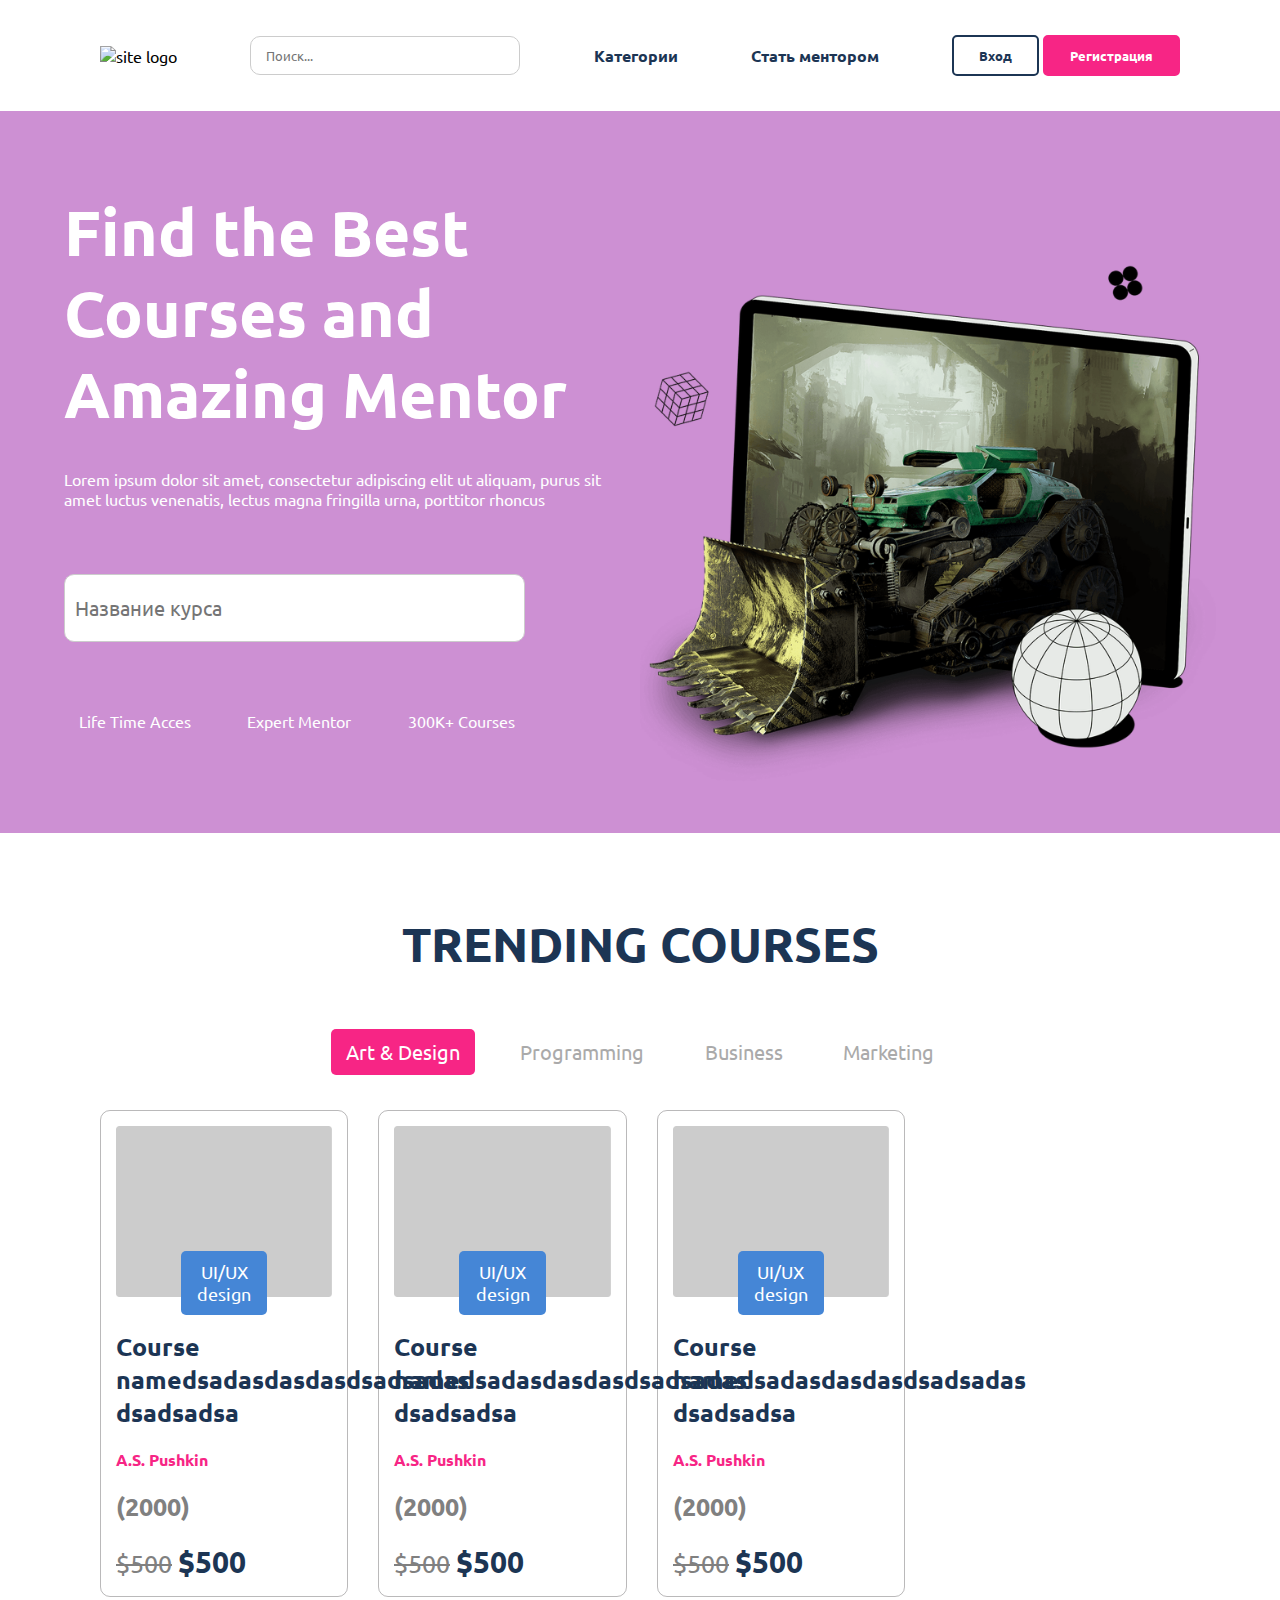
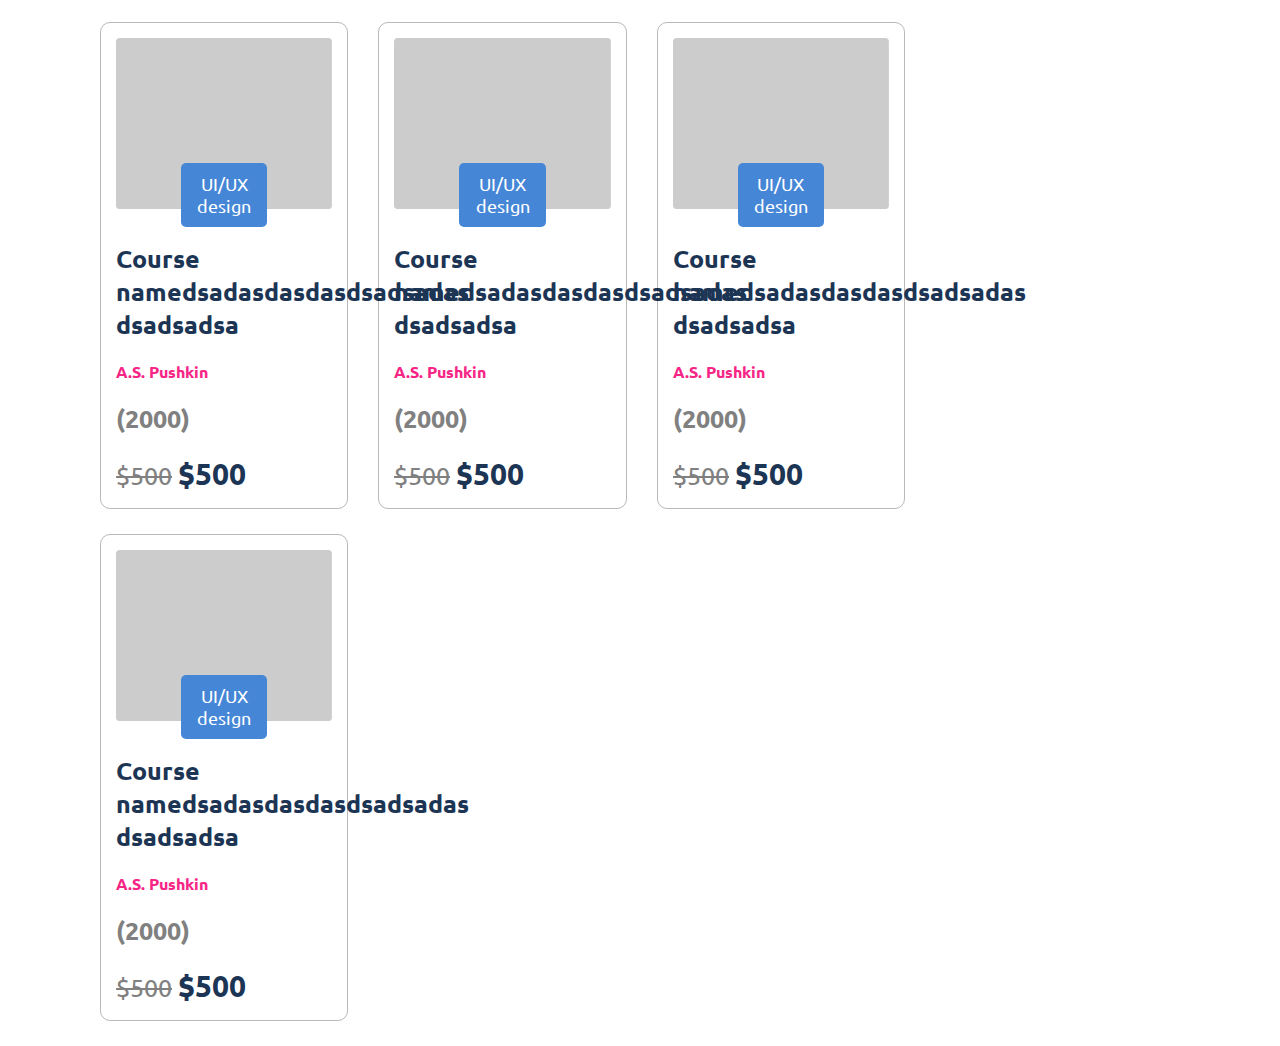
==== index.html @ 828f5fc2 "feature/trend-courses" ====
<!doctype html>
<html lang="en">
<head>
  <meta charset="UTF-8">
  <meta name="viewport"
        content="width=device-width, user-scalable=no, initial-scale=1.0, maximum-scale=1.0, minimum-scale=1.0">
  <meta http-equiv="X-UA-Compatible" content="ie=edge">
  <link rel="stylesheet" href="css/base.css">
  <link rel="stylesheet" href="css/home.css">
  <link rel="stylesheet" href="https://cdnjs.cloudflare.com/ajax/libs/font-awesome/6.4.0/css/all.min.css" integrity="sha512-iecdLmaskl7CVkqkXNQ/ZH/XLlvWZOJyj7Yy7tcenmpD1ypASozpmT/E0iPtmFIB46ZmdtAc9eNBvH0H/ZpiBw==" crossorigin="anonymous" referrerpolicy="no-referrer" />
  <link rel="preconnect" href="https://fonts.googleapis.com">
  <link rel="preconnect" href="https://fonts.gstatic.com" crossorigin>
  <link href="https://fonts.googleapis.com/css2?family=Ubuntu:wght@400;500;700&display=swap" rel="stylesheet">
  <title>Главная страница</title>
</head>
<body>
<header>
  <div>
    <img src="img/Logo.svg" alt="site logo">
  </div>
  <div class="search-block">
    <input class="search" type="search" placeholder="Поиск...">
    <i class="fa fa-magnifying-glass"></i>
  </div>
  <p>Категории</p>
  <p>Стать ментором</p>
  <div class="auth">
    <button class="login">Вход</button>
    <button class="signup">Регистрация</button>
  </div>
</header>
<div class="banner">
  <div class="banner-content">
    <h1 class="banner-header-text">Find the Best Courses and Amazing Mentor</h1>
    <p>Lorem ipsum dolor sit amet, consectetur adipiscing elit ut aliquam, purus sit amet luctus venenatis,
      lectus magna fringilla urna, porttitor rhoncus
    </p>
    <div class="search-block">
      <input class="search" type="search" placeholder="Название курса">
      <i class="fa fa-magnifying-glass"></i>
    </div>
    <div class="banner-icons">
      <div>
        <i class="fa-solid fa-clock"></i>
        <span> Life Time Acces</span>
      </div>
      <div>
        <i class="fa-solid fa-user-check"></i>
        <span>Expert Mentor</span>
      </div>
      <div>
        <i class="fa-solid fa-circle-play"></i>
        <span>300K+ Courses</span>
      </div>
    </div>
  </div>
  <div class="banner-preview">
    <img src="img/banner-preview.webp" alt="banner-img">
  </div>
</div>
<main class="main">
  <section class="trends">
    <h2>Trending courses</h2>
    <div class="course-categories">
      <p class="button category-btn-active">Art & Design</p>
      <p class="button">Programming</p>
      <p class="button">Business</p>
      <p class="button">Marketing</p>
    </div>
    <div class="courses">
      <div class="course-card">
        <div class="card-preview">
          <img src="img/default_photo_bg.png" alt="">
          <p class="button">UI/UX design</p>
        </div>
        <div class="card-title">
          <p class="course-name">Course namedsadasdasdasdsadsadas dsadsadsa</p>
          <p class="course-author">A.S. Pushkin</p>
          <div class="stars">
            <i class="fa-solid fa-star"></i>
            <i class="fa-solid fa-star"></i>
            <i class="fa-solid fa-star"></i>
            <i class="fa-solid fa-star"></i>
            <i class="fa-solid fa-star"></i>
            <span>(2000)</span>
          </div>
          <span class="price-inactive">$500</span>
          <span class="course-price">$500</span>
        </div>
      </div>
      <div class="course-card">
        <div class="card-preview">
          <img src="img/default_photo_bg.png" alt="">
          <p class="button">UI/UX design</p>
        </div>
        <div class="card-title">
          <p class="course-name">Course namedsadasdasdasdsadsadas dsadsadsa</p>
          <p class="course-author">A.S. Pushkin</p>
          <div class="stars">
            <i class="fa-solid fa-star"></i>
            <i class="fa-solid fa-star"></i>
            <i class="fa-solid fa-star"></i>
            <i class="fa-solid fa-star"></i>
            <i class="fa-solid fa-star"></i>
            <span>(2000)</span>
          </div>
          <span class="price-inactive">$500</span>
          <span class="course-price">$500</span>
        </div>
      </div>
      <div class="course-card">
        <div class="card-preview">
          <img src="img/default_photo_bg.png" alt="">
          <p class="button">UI/UX design</p>
        </div>
        <div class="card-title">
          <p class="course-name">Course namedsadasdasdasdsadsadas dsadsadsa</p>
          <p class="course-author">A.S. Pushkin</p>
          <div class="stars">
            <i class="fa-solid fa-star"></i>
            <i class="fa-solid fa-star"></i>
            <i class="fa-solid fa-star"></i>
            <i class="fa-solid fa-star"></i>
            <i class="fa-solid fa-star"></i>
            <span>(2000)</span>
          </div>
          <span class="price-inactive">$500</span>
          <span class="course-price">$500</span>
        </div>
      </div>
      <div class="course-card">
        <div class="card-preview">
          <img src="img/default_photo_bg.png" alt="">
          <p class="button">UI/UX design</p>
        </div>
        <div class="card-title">
          <p class="course-name">Course namedsadasdasdasdsadsadas dsadsadsa</p>
          <p class="course-author">A.S. Pushkin</p>
          <div class="stars">
            <i class="fa-solid fa-star"></i>
            <i class="fa-solid fa-star"></i>
            <i class="fa-solid fa-star"></i>
            <i class="fa-solid fa-star"></i>
            <i class="fa-solid fa-star"></i>
            <span>(2000)</span>
          </div>
          <span class="price-inactive">$500</span>
          <span class="course-price">$500</span>
        </div>
      </div>
      <div class="course-card">
        <div class="card-preview">
          <img src="img/default_photo_bg.png" alt="">
          <p class="button">UI/UX design</p>
        </div>
        <div class="card-title">
          <p class="course-name">Course namedsadasdasdasdsadsadas dsadsadsa</p>
          <p class="course-author">A.S. Pushkin</p>
          <div class="stars">
            <i class="fa-solid fa-star"></i>
            <i class="fa-solid fa-star"></i>
            <i class="fa-solid fa-star"></i>
            <i class="fa-solid fa-star"></i>
            <i class="fa-solid fa-star"></i>
            <span>(2000)</span>
          </div>
          <span class="price-inactive">$500</span>
          <span class="course-price">$500</span>
        </div>
      </div>
      <div class="course-card">
        <div class="card-preview">
          <img src="img/default_photo_bg.png" alt="">
          <p class="button">UI/UX design</p>
        </div>
        <div class="card-title">
          <p class="course-name">Course namedsadasdasdasdsadsadas dsadsadsa</p>
          <p class="course-author">A.S. Pushkin</p>
          <div class="stars">
            <i class="fa-solid fa-star"></i>
            <i class="fa-solid fa-star"></i>
            <i class="fa-solid fa-star"></i>
            <i class="fa-solid fa-star"></i>
            <i class="fa-solid fa-star"></i>
            <span>(2000)</span>
          </div>
          <span class="price-inactive">$500</span>
          <span class="course-price">$500</span>
        </div>
      </div>
      <div class="course-card">
        <div class="card-preview">
          <img src="img/default_photo_bg.png" alt="">
          <p class="button">UI/UX design</p>
        </div>
        <div class="card-title">
          <p class="course-name">Course namedsadasdasdasdsadsadas dsadsadsa</p>
          <p class="course-author">A.S. Pushkin</p>
          <div class="stars">
            <i class="fa-solid fa-star"></i>
            <i class="fa-solid fa-star"></i>
            <i class="fa-solid fa-star"></i>
            <i class="fa-solid fa-star"></i>
            <i class="fa-solid fa-star"></i>
            <span>(2000)</span>
          </div>
          <span class="price-inactive">$500</span>
          <span class="course-price">$500</span>
        </div>
      </div>
    </div>
  </section>
</main>
</body>
</html>
---- css/base.css ----
* {
    margin: 0;
    padding: 0;
    font-family: 'Ubuntu', sans-serif;
    text-decoration: none;
    list-style: none;
    box-sizing: border-box;
    text-rendering: optimizeSpeed;
    scroll-behavior: smooth;
    outline: none;
}

input[type="search"] {
    padding: 10px 15px;
}

button,
.button {
    border: none;
    padding: 10px 15px;
    border-radius: 5px;
}
---- css/home.css ----
/*body {*/
/*    padding: 0 40px;*/
/*}*/

header {
    padding: 35px 100px;
    display: flex;
    align-items: center;
    justify-content: space-between;
}


header p {
    color: #1C3554;
    font-weight: bold;
}


.search-block {
    width: 25%;
    position: relative;
}


.search-block i {
    position: absolute;
    top: 10px;
    right: 20px;
}


input.search {
    width: 100%;
    border: 1px solid #CCCCCC;
    border-radius: 10px;
}

.login,
.signup {
    padding: 10px 25px;
    border-radius: 5px;
    font-weight: bold;
}

.login {
    border: 2px solid #1C3554;
    background-color: white;
    color: #1C3554;
}

.login:hover {
    background-color: #1C3554;
    color: white;
}

.signup {
    border: 2px solid #F72585;
    background-color: #F72585;
    color: white;
}

.signup:hover {
    background-color: white;
    color: #F72585;
}

.banner {
    background-color: #cd90d3;
    padding: 80px 64px 0 64px;
    display: flex;
    align-items: center;
    justify-content: space-between;
    margin-bottom: 80px;
}

.banner-content {
    display: flex;
    flex-direction: column;
    width: 50%;
}

.banner-content h1,
.banner-content p,
.banner-icons span {
    color: white;
}

.banner-content p {
    margin-bottom: 65px;
}

.banner-header-text {
    font-size: 64px;
    margin-bottom: 35px;
}

.banner-content .search-block {
    width: 80%;
    margin-bottom: 55px;
}

.banner-content .search-block input {
    padding: 20px 10px;
}

.banner-content .search-block i {
    top: 20px;
}

.banner-content .search-block input,
.banner-content .search-block i {
    font-size: 20px;
}

.banner-icons {
    display: flex;
    flex-direction: row;
    align-items: center;
    padding: 10px;
    justify-content: space-between;
    width: 80%;
    margin-bottom: 90px;
}

.banner-icons i {
    color: white;
    font-size: 20px;
    margin-right: 5px;
}

.banner-preview {
    width: 50%;
    text-align: center;
}

.banner-preview img {
    max-width: 100%;
    max-height: 700px;
}

.main {
    padding: 0 100px;
}

main section h2 {
    text-transform: uppercase;
    text-align: center;
    font-size: 48px;
    font-weight: bold;
    color: #1C3554;
    margin-bottom: 55px;
}

.course-categories {
    display: flex;
    align-items: center;
    justify-content: space-around;
    width: 60%;
    margin: 0 auto 35px;
}

.course-categories p {
    color: #AAAAAA;
    font-size: 20px;
}

.category-btn-active {
    background-color: #F72585;
    color: white !important;
}

.courses {
    display: flex;
    flex-direction: row;
    align-items: center;
    flex-wrap: wrap;
}

.course-card {
    width: 23%;
    padding: 15px;
    border-radius: 10px;
    border: 1px solid #1F1E204F;
    margin-bottom: 25px;
    margin-right: 30px;
}

.card-preview {
    margin-bottom: 30px;
    position: relative;
}

.course-card .card-preview img {
    width: 100%;
}

.course-card .card-preview .button {
    text-align: center;
    font-size: 18px;
    background-color: #4586D6;
    width: 40%;
    position: absolute;
    bottom: -15px;
    left: 30%;
    color: white;
}

.card-title {
    font-size: 25px;
    color: #1C3554;
    font-weight: bold;
}

.card-title p,
.stars {
    margin-bottom: 20px;
}

.card-title p:not(:first-child) {
    font-size: 16px;
}

.course-author {
    color: #F72585;
}

.stars i {
    color: #FAA307;
}

.stars span,
.price-inactive {
    color: #808080;
}

.course-price {
    font-size: 30px !important;
}

.price-inactive {
    position: relative;
    font-weight: normal;
}

.price-inactive:before {
    content: "";
    border-bottom: 2px solid #808080;
    position: absolute;
    top: 0;
    left: 0;
    width: 100%;
    height: 50%;
}
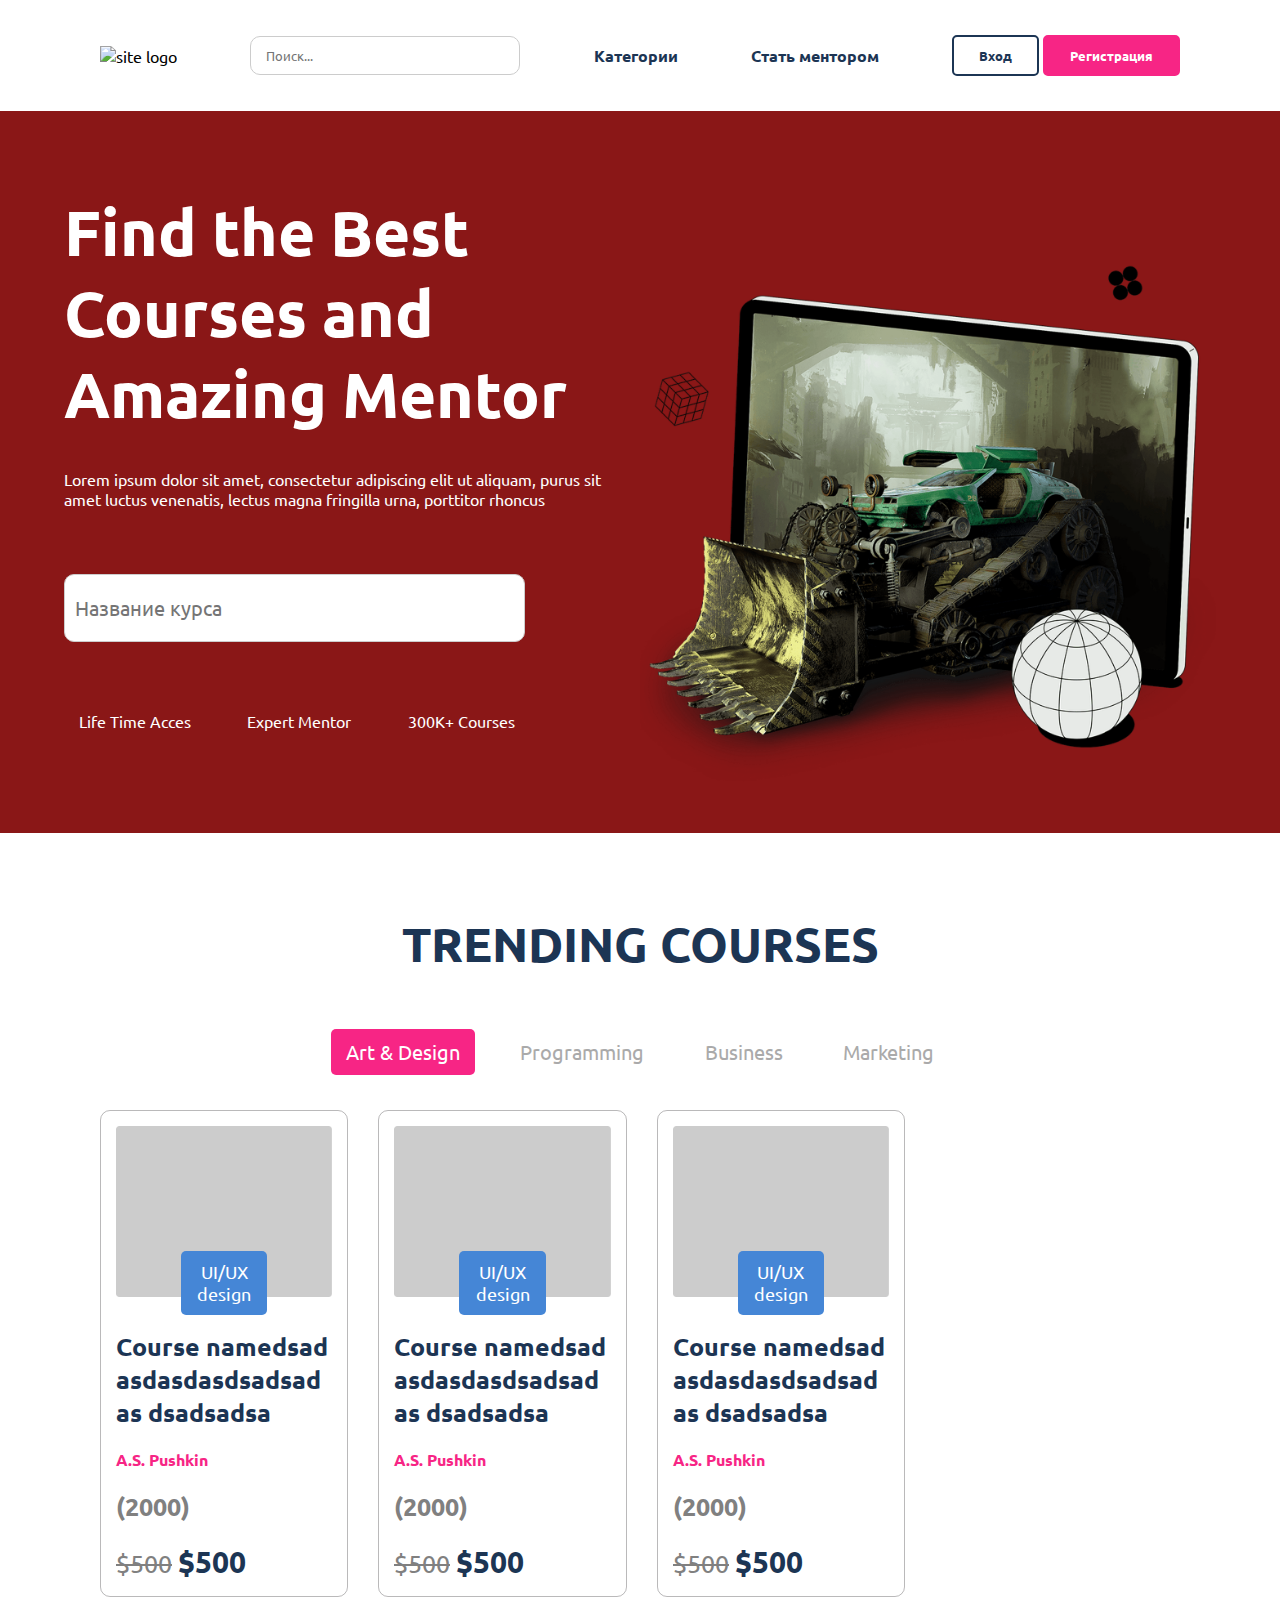
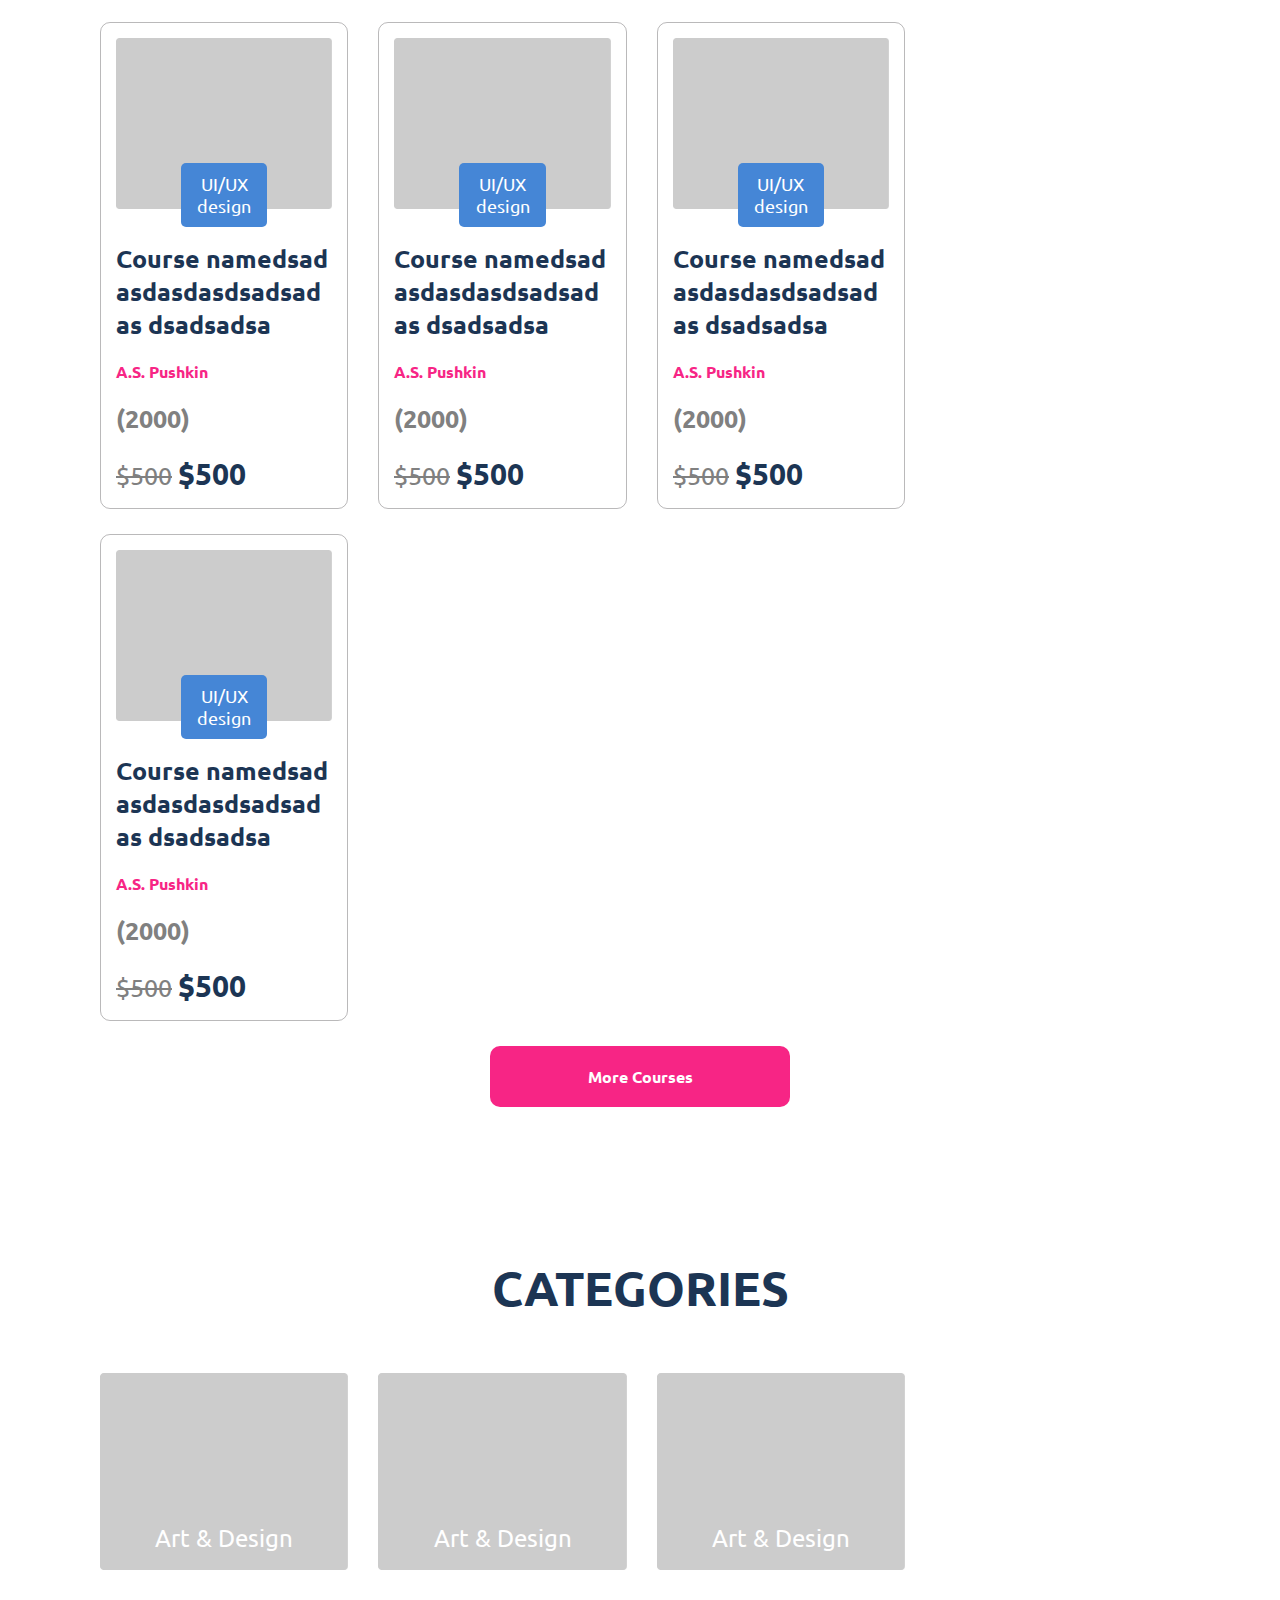
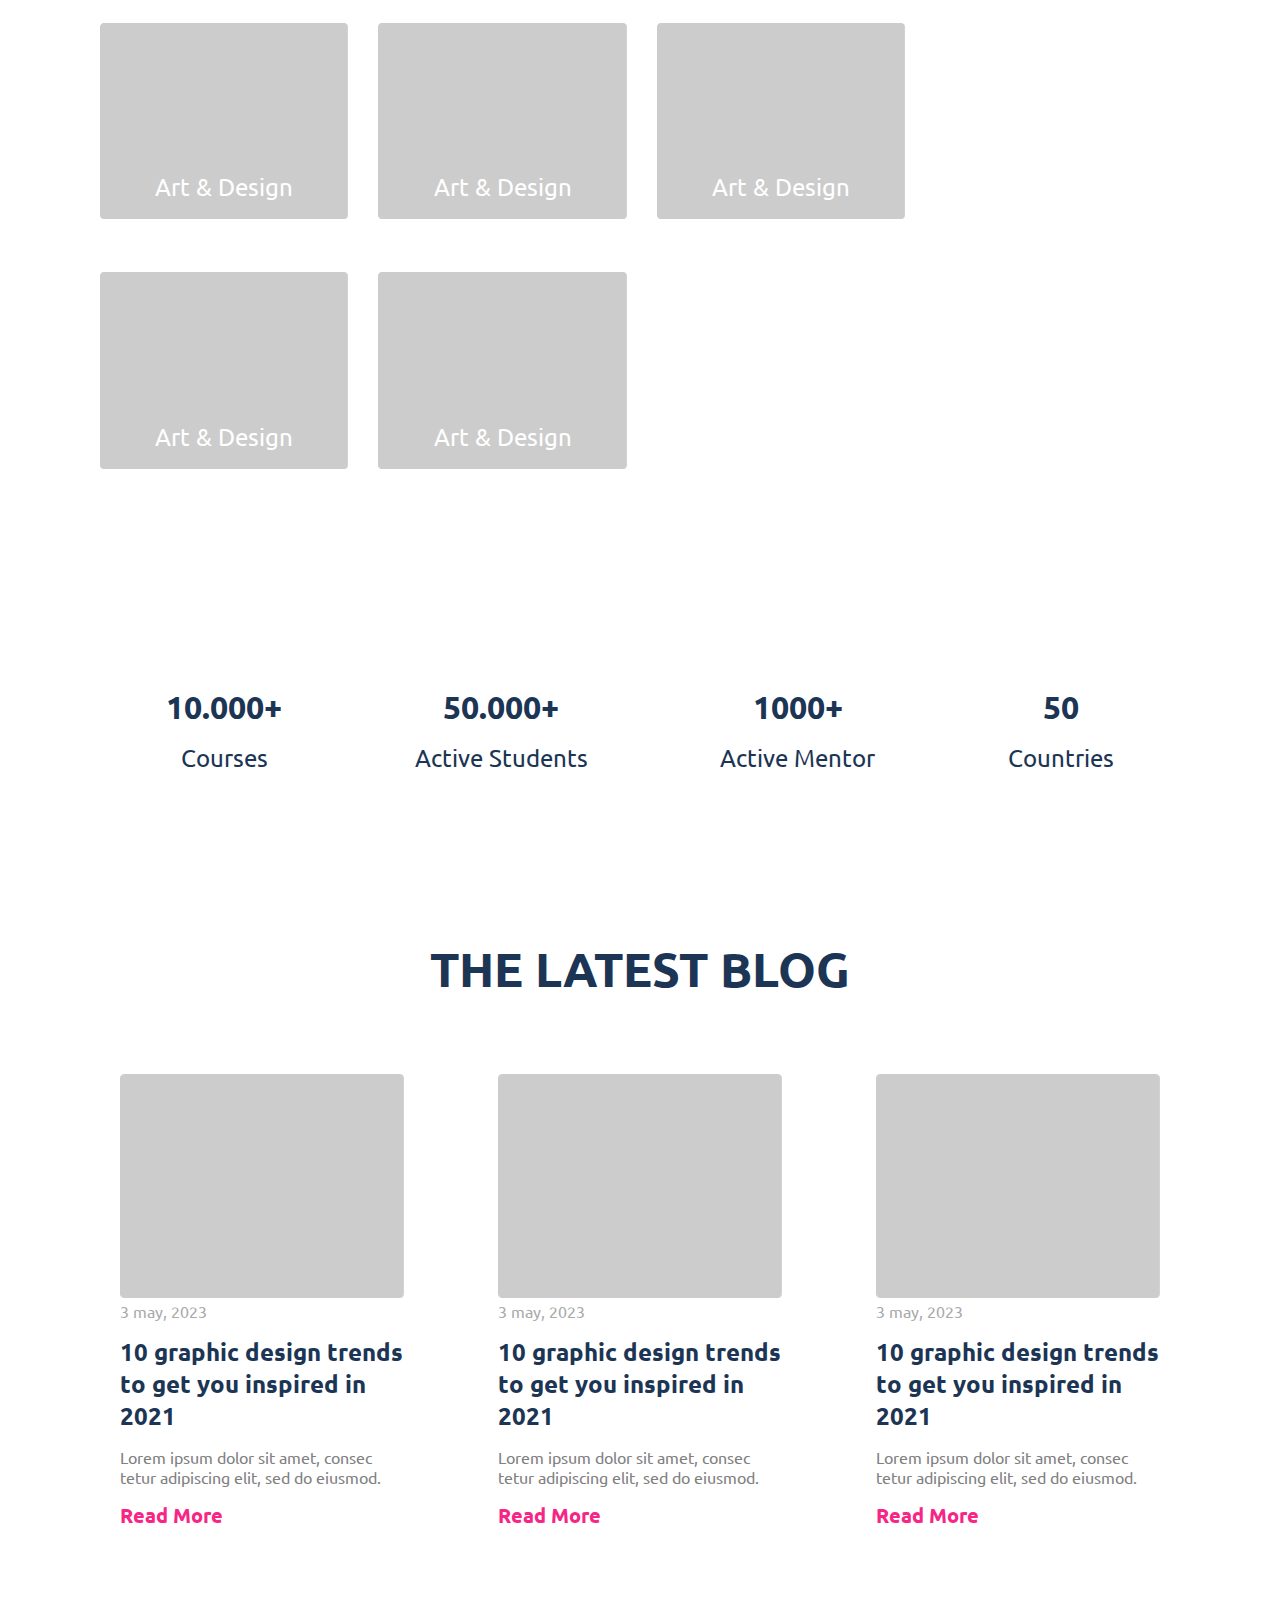
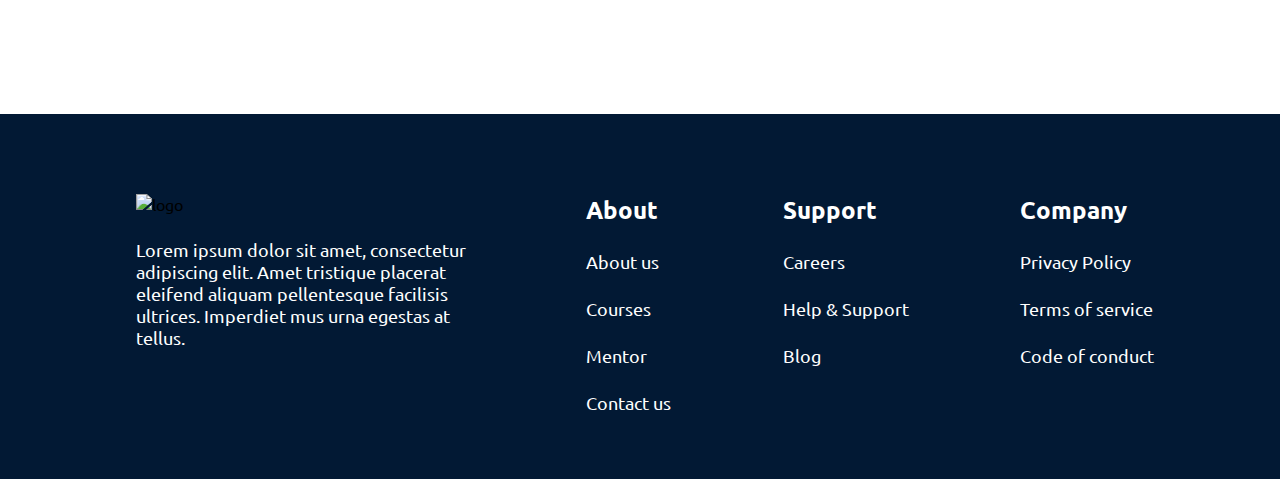
==== commit 9976690e: "course-detail-start" ====
--- a/index.html
+++ b/index.html
@@ -14,7 +14,7 @@
   <title>Главная страница</title>
 </head>
 <body>
-<header>
+<header class="header">
   <div>
     <img src="img/Logo.svg" alt="site logo">
   </div>
@@ -68,148 +68,263 @@
       <p class="button">Marketing</p>
     </div>
     <div class="courses">
-      <div class="course-card">
-        <div class="card-preview">
-          <img src="img/default_photo_bg.png" alt="">
-          <p class="button">UI/UX design</p>
-        </div>
-        <div class="card-title">
-          <p class="course-name">Course namedsadasdasdasdsadsadas dsadsadsa</p>
-          <p class="course-author">A.S. Pushkin</p>
-          <div class="stars">
-            <i class="fa-solid fa-star"></i>
-            <i class="fa-solid fa-star"></i>
-            <i class="fa-solid fa-star"></i>
-            <i class="fa-solid fa-star"></i>
-            <i class="fa-solid fa-star"></i>
-            <span>(2000)</span>
-          </div>
-          <span class="price-inactive">$500</span>
-          <span class="course-price">$500</span>
-        </div>
-      </div>
-      <div class="course-card">
-        <div class="card-preview">
-          <img src="img/default_photo_bg.png" alt="">
-          <p class="button">UI/UX design</p>
-        </div>
-        <div class="card-title">
-          <p class="course-name">Course namedsadasdasdasdsadsadas dsadsadsa</p>
-          <p class="course-author">A.S. Pushkin</p>
-          <div class="stars">
-            <i class="fa-solid fa-star"></i>
-            <i class="fa-solid fa-star"></i>
-            <i class="fa-solid fa-star"></i>
-            <i class="fa-solid fa-star"></i>
-            <i class="fa-solid fa-star"></i>
-            <span>(2000)</span>
-          </div>
-          <span class="price-inactive">$500</span>
-          <span class="course-price">$500</span>
-        </div>
-      </div>
-      <div class="course-card">
-        <div class="card-preview">
-          <img src="img/default_photo_bg.png" alt="">
-          <p class="button">UI/UX design</p>
-        </div>
-        <div class="card-title">
-          <p class="course-name">Course namedsadasdasdasdsadsadas dsadsadsa</p>
-          <p class="course-author">A.S. Pushkin</p>
-          <div class="stars">
-            <i class="fa-solid fa-star"></i>
-            <i class="fa-solid fa-star"></i>
-            <i class="fa-solid fa-star"></i>
-            <i class="fa-solid fa-star"></i>
-            <i class="fa-solid fa-star"></i>
-            <span>(2000)</span>
-          </div>
-          <span class="price-inactive">$500</span>
-          <span class="course-price">$500</span>
-        </div>
-      </div>
-      <div class="course-card">
-        <div class="card-preview">
-          <img src="img/default_photo_bg.png" alt="">
-          <p class="button">UI/UX design</p>
-        </div>
-        <div class="card-title">
-          <p class="course-name">Course namedsadasdasdasdsadsadas dsadsadsa</p>
-          <p class="course-author">A.S. Pushkin</p>
-          <div class="stars">
-            <i class="fa-solid fa-star"></i>
-            <i class="fa-solid fa-star"></i>
-            <i class="fa-solid fa-star"></i>
-            <i class="fa-solid fa-star"></i>
-            <i class="fa-solid fa-star"></i>
-            <span>(2000)</span>
-          </div>
-          <span class="price-inactive">$500</span>
-          <span class="course-price">$500</span>
-        </div>
-      </div>
-      <div class="course-card">
-        <div class="card-preview">
-          <img src="img/default_photo_bg.png" alt="">
-          <p class="button">UI/UX design</p>
-        </div>
-        <div class="card-title">
-          <p class="course-name">Course namedsadasdasdasdsadsadas dsadsadsa</p>
-          <p class="course-author">A.S. Pushkin</p>
-          <div class="stars">
-            <i class="fa-solid fa-star"></i>
-            <i class="fa-solid fa-star"></i>
-            <i class="fa-solid fa-star"></i>
-            <i class="fa-solid fa-star"></i>
-            <i class="fa-solid fa-star"></i>
-            <span>(2000)</span>
-          </div>
-          <span class="price-inactive">$500</span>
-          <span class="course-price">$500</span>
-        </div>
-      </div>
-      <div class="course-card">
-        <div class="card-preview">
-          <img src="img/default_photo_bg.png" alt="">
-          <p class="button">UI/UX design</p>
-        </div>
-        <div class="card-title">
-          <p class="course-name">Course namedsadasdasdasdsadsadas dsadsadsa</p>
-          <p class="course-author">A.S. Pushkin</p>
-          <div class="stars">
-            <i class="fa-solid fa-star"></i>
-            <i class="fa-solid fa-star"></i>
-            <i class="fa-solid fa-star"></i>
-            <i class="fa-solid fa-star"></i>
-            <i class="fa-solid fa-star"></i>
-            <span>(2000)</span>
-          </div>
-          <span class="price-inactive">$500</span>
-          <span class="course-price">$500</span>
-        </div>
-      </div>
-      <div class="course-card">
-        <div class="card-preview">
-          <img src="img/default_photo_bg.png" alt="">
-          <p class="button">UI/UX design</p>
-        </div>
-        <div class="card-title">
-          <p class="course-name">Course namedsadasdasdasdsadsadas dsadsadsa</p>
-          <p class="course-author">A.S. Pushkin</p>
-          <div class="stars">
-            <i class="fa-solid fa-star"></i>
-            <i class="fa-solid fa-star"></i>
-            <i class="fa-solid fa-star"></i>
-            <i class="fa-solid fa-star"></i>
-            <i class="fa-solid fa-star"></i>
-            <span>(2000)</span>
-          </div>
-          <span class="price-inactive">$500</span>
-          <span class="course-price">$500</span>
-        </div>
+      <div class="course-card smooth-scale">
+        <div class="card-preview">
+          <img src="img/default_photo_bg.png" alt="">
+          <p class="button">UI/UX design</p>
+        </div>
+        <div class="card-title">
+          <p class="course-name">Course namedsadasdasdasdsadsadas dsadsadsa</p>
+          <p class="course-author">A.S. Pushkin</p>
+          <div class="stars">
+            <i class="fa-solid fa-star"></i>
+            <i class="fa-solid fa-star"></i>
+            <i class="fa-solid fa-star"></i>
+            <i class="fa-solid fa-star"></i>
+            <i class="fa-solid fa-star"></i>
+            <span>(2000)</span>
+          </div>
+          <span class="price-inactive">$500</span>
+          <span class="course-price">$500</span>
+        </div>
+      </div>
+      <div class="course-card smooth-scale">
+        <div class="card-preview">
+          <img src="img/default_photo_bg.png" alt="">
+          <p class="button">UI/UX design</p>
+        </div>
+        <div class="card-title">
+          <p class="course-name">Course namedsadasdasdasdsadsadas dsadsadsa</p>
+          <p class="course-author">A.S. Pushkin</p>
+          <div class="stars">
+            <i class="fa-solid fa-star"></i>
+            <i class="fa-solid fa-star"></i>
+            <i class="fa-solid fa-star"></i>
+            <i class="fa-solid fa-star"></i>
+            <i class="fa-solid fa-star"></i>
+            <span>(2000)</span>
+          </div>
+          <span class="price-inactive">$500</span>
+          <span class="course-price">$500</span>
+        </div>
+      </div>
+      <div class="course-card smooth-scale">
+        <div class="card-preview">
+          <img src="img/default_photo_bg.png" alt="">
+          <p class="button">UI/UX design</p>
+        </div>
+        <div class="card-title">
+          <p class="course-name">Course namedsadasdasdasdsadsadas dsadsadsa</p>
+          <p class="course-author">A.S. Pushkin</p>
+          <div class="stars">
+            <i class="fa-solid fa-star"></i>
+            <i class="fa-solid fa-star"></i>
+            <i class="fa-solid fa-star"></i>
+            <i class="fa-solid fa-star"></i>
+            <i class="fa-solid fa-star"></i>
+            <span>(2000)</span>
+          </div>
+          <span class="price-inactive">$500</span>
+          <span class="course-price">$500</span>
+        </div>
+      </div>
+      <div class="course-card smooth-scale">
+        <div class="card-preview">
+          <img src="img/default_photo_bg.png" alt="">
+          <p class="button">UI/UX design</p>
+        </div>
+        <div class="card-title">
+          <p class="course-name">Course namedsadasdasdasdsadsadas dsadsadsa</p>
+          <p class="course-author">A.S. Pushkin</p>
+          <div class="stars">
+            <i class="fa-solid fa-star"></i>
+            <i class="fa-solid fa-star"></i>
+            <i class="fa-solid fa-star"></i>
+            <i class="fa-solid fa-star"></i>
+            <i class="fa-solid fa-star"></i>
+            <span>(2000)</span>
+          </div>
+          <span class="price-inactive">$500</span>
+          <span class="course-price">$500</span>
+        </div>
+      </div>
+      <div class="course-card smooth-scale">
+        <div class="card-preview">
+          <img src="img/default_photo_bg.png" alt="">
+          <p class="button">UI/UX design</p>
+        </div>
+        <div class="card-title">
+          <p class="course-name">Course namedsadasdasdasdsadsadas dsadsadsa</p>
+          <p class="course-author">A.S. Pushkin</p>
+          <div class="stars">
+            <i class="fa-solid fa-star"></i>
+            <i class="fa-solid fa-star"></i>
+            <i class="fa-solid fa-star"></i>
+            <i class="fa-solid fa-star"></i>
+            <i class="fa-solid fa-star"></i>
+            <span>(2000)</span>
+          </div>
+          <span class="price-inactive">$500</span>
+          <span class="course-price">$500</span>
+        </div>
+      </div>
+      <div class="course-card smooth-scale">
+        <div class="card-preview">
+          <img src="img/default_photo_bg.png" alt="">
+          <p class="button">UI/UX design</p>
+        </div>
+        <div class="card-title">
+          <p class="course-name">Course namedsadasdasdasdsadsadas dsadsadsa</p>
+          <p class="course-author">A.S. Pushkin</p>
+          <div class="stars">
+            <i class="fa-solid fa-star"></i>
+            <i class="fa-solid fa-star"></i>
+            <i class="fa-solid fa-star"></i>
+            <i class="fa-solid fa-star"></i>
+            <i class="fa-solid fa-star"></i>
+            <span>(2000)</span>
+          </div>
+          <span class="price-inactive">$500</span>
+          <span class="course-price">$500</span>
+        </div>
+      </div>
+      <div class="course-card smooth-scale">
+        <div class="card-preview">
+          <img src="img/default_photo_bg.png" alt="">
+          <p class="button">UI/UX design</p>
+        </div>
+        <div class="card-title">
+          <p class="course-name">Course namedsadasdasdasdsadsadas dsadsadsa</p>
+          <p class="course-author">A.S. Pushkin</p>
+          <div class="stars">
+            <i class="fa-solid fa-star"></i>
+            <i class="fa-solid fa-star"></i>
+            <i class="fa-solid fa-star"></i>
+            <i class="fa-solid fa-star"></i>
+            <i class="fa-solid fa-star"></i>
+            <span>(2000)</span>
+          </div>
+          <span class="price-inactive">$500</span>
+          <span class="course-price">$500</span>
+        </div>
+      </div>
+    </div>
+    <p class="category-btn-active more-courses">More Courses</p>
+  </section>
+  <section class="categories-section">
+    <h2>Categories</h2>
+    <div class="categories">
+      <div class="category-card smooth-scale">
+        <img src="img/default_photo_bg.png" alt="categoty photo">
+        <p class="category-name">Art & Design</p>
+      </div>
+      <div class="category-card smooth-scale">
+        <img src="img/default_photo_bg.png" alt="categoty photo">
+        <p class="category-name">Art & Design</p>
+      </div>
+      <div class="category-card smooth-scale">
+        <img src="img/default_photo_bg.png" alt="categoty photo">
+        <p class="category-name">Art & Design</p>
+      </div>
+      <div class="category-card smooth-scale">
+        <img src="img/default_photo_bg.png" alt="categoty photo">
+        <p class="category-name">Art & Design</p>
+      </div>
+      <div class="category-card smooth-scale">
+        <img src="img/default_photo_bg.png" alt="categoty photo">
+        <p class="category-name">Art & Design</p>
+      </div>
+      <div class="category-card smooth-scale">
+        <img src="img/default_photo_bg.png" alt="categoty photo">
+        <p class="category-name">Art & Design</p>
+      </div>
+      <div class="category-card smooth-scale">
+        <img src="img/default_photo_bg.png" alt="categoty photo">
+        <p class="category-name">Art & Design</p>
+      </div>
+      <div class="category-card smooth-scale">
+        <img src="img/default_photo_bg.png" alt="categoty photo">
+        <p class="category-name">Art & Design</p>
+      </div>
+    </div>
+  </section>
+  <section class="statistics">
+    <div class="statistic">
+      <i class="fa-solid fa-video"></i>
+      <p class="count">10.000+</p>
+      <p>Courses</p>
+    </div>
+    <div class="statistic">
+      <i class="fa-solid fa-users"></i>
+      <p class="count">50.000+</p>
+      <p>Active Students</p>
+    </div>
+    <div class="statistic">
+      <i class="fa-solid fa-user"></i>
+      <p class="count">1000+</p>
+      <p>Active Mentor</p>
+    </div>
+    <div class="statistic">
+      <i class="fa-solid fa-flag"></i>
+      <p class="count">50</p>
+      <p>Countries</p>
+    </div>
+  </section>
+  <section class="blog">
+    <h2>The Latest Blog</h2>
+    <div class="blog-posts">
+      <div class="post-card smooth-scale">
+        <img src="img/default_photo_bg.png" alt="post photo">
+        <p class="post-time">3 may, 2023</p>
+        <p class="post-name">10 graphic design trends to get you inspired in 2021</p>
+        <p class="post-description">Lorem ipsum dolor sit amet, consec tetur adipiscing elit, sed do eiusmod.</p>
+        <p>Read More</p>
+      </div>
+      <div class="post-card smooth-scale">
+        <img src="img/default_photo_bg.png" alt="post photo">
+        <p class="post-time">3 may, 2023</p>
+        <p class="post-name">10 graphic design trends to get you inspired in 2021</p>
+        <p class="post-description">Lorem ipsum dolor sit amet, consec tetur adipiscing elit, sed do eiusmod.</p>
+        <p>Read More</p>
+      </div>
+      <div class="post-card smooth-scale">
+        <img src="img/default_photo_bg.png" alt="post photo">
+        <p class="post-time">3 may, 2023</p>
+        <p class="post-name">10 graphic design trends to get you inspired in 2021</p>
+        <p class="post-description">Lorem ipsum dolor sit amet, consec tetur adipiscing elit, sed do eiusmod.</p>
+        <p>Read More</p>
       </div>
     </div>
   </section>
 </main>
+<footer>
+  <div class="footer-links">
+    <div class="column">
+      <img src="img/Logo-white.svg" alt="logo">
+      <a>Lorem ipsum dolor sit amet, consectetur adipiscing elit. Amet tristique placerat eleifend aliquam pellentesque
+        facilisis ultrices. Imperdiet mus urna egestas at tellus.
+      </a>
+    </div>
+    <div class="column">
+      <a>About</a>
+      <a>About us</a>
+      <a>Courses</a>
+      <a>Mentor</a>
+      <a>Contact us</a>
+    </div>
+    <div class="column">
+      <a>Support</a>
+      <a>Careers</a>
+      <a>Help & Support</a>
+      <a>Blog</a>
+    </div>
+    <div class="column">
+      <a>Company</a>
+      <a>Privacy Policy</a>
+      <a>Terms of service</a>
+      <a>Code of conduct</a>
+    </div>
+  </div>
+</footer>
 </body>
 </html>
--- a/css/base.css
+++ b/css/base.css
@@ -10,6 +10,18 @@
     outline: none;
 }
 
+.header {
+    padding: 35px 100px;
+    display: flex;
+    align-items: center;
+    justify-content: space-between;
+}
+
+.header p {
+    color: #1C3554;
+    font-weight: bold;
+}
+
 input[type="search"] {
     padding: 10px 15px;
 }
@@ -20,3 +32,301 @@
     padding: 10px 15px;
     border-radius: 5px;
 }
+
+.smooth-scale:hover {
+    transform: scale(1.05);
+    transition: all .5s ease;
+    box-shadow: rgba(17, 12, 46, 0.15) 0 48px 100px 0;
+}
+
+.search-block {
+    width: 25%;
+    position: relative;
+}
+
+
+.search-block i {
+    position: absolute;
+    top: 10px;
+    right: 20px;
+}
+
+
+input.search {
+    width: 100%;
+    border: 1px solid #CCCCCC;
+    border-radius: 10px;
+}
+
+.login,
+.signup {
+    padding: 10px 25px;
+    border-radius: 5px;
+    font-weight: bold;
+}
+
+.login {
+    border: 2px solid #1C3554;
+    background-color: white;
+    color: #1C3554;
+}
+
+.login:hover {
+    background-color: #1C3554;
+    color: white;
+}
+
+.signup {
+    border: 2px solid #F72585;
+    background-color: #F72585;
+    color: white;
+}
+
+.signup:hover {
+    background-color: white;
+    color: #F72585;
+}
+
+.main {
+    padding: 0 100px;
+}
+
+.main section {
+    margin-bottom: 150px;
+}
+
+.courses {
+    display: flex;
+    flex-direction: row;
+    align-items: center;
+    flex-wrap: wrap;
+}
+
+.course-card {
+    width: 23%;
+    padding: 15px;
+    border-radius: 10px;
+    border: 1px solid #1F1E204F;
+    margin-bottom: 25px;
+    margin-right: 30px;
+    word-break: break-all;
+}
+
+.card-preview {
+    margin-bottom: 30px;
+    position: relative;
+}
+
+.course-card .card-preview img {
+    width: 100%;
+}
+
+.course-card .card-preview .button {
+    text-align: center;
+    font-size: 18px;
+    background-color: #4586D6;
+    width: 40%;
+    position: absolute;
+    bottom: -15px;
+    left: 30%;
+    color: white;
+}
+
+.card-title {
+    font-size: 25px;
+    color: #1C3554;
+    font-weight: bold;
+}
+
+.card-title p,
+.stars {
+    margin-bottom: 20px;
+}
+
+.card-title p:not(:first-child) {
+    font-size: 16px;
+}
+
+.course-author {
+    color: #F72585;
+}
+
+.stars i {
+    color: #FAA307;
+}
+
+.stars span,
+.price-inactive,
+.durations span,
+.languages span {
+    color: #808080;
+}
+
+.course-price {
+    font-size: 30px !important;
+}
+
+.price-inactive {
+    position: relative;
+    font-weight: normal;
+}
+
+.price-inactive:before {
+    content: "";
+    border-bottom: 2px solid #808080;
+    position: absolute;
+    top: 0;
+    left: 0;
+    width: 100%;
+    height: 50%;
+}
+
+.categories {
+    display: flex;
+    align-items: center;
+    flex-wrap: wrap;
+}
+
+.category-card {
+    width: 23%;
+    position: relative;
+    margin-bottom: 50px;
+    margin-right: 30px;
+}
+
+.category-card img {
+    width: 100%;
+}
+
+.category-card .category-name {
+    color: white;
+    font-size: 24px;
+    position: absolute;
+    margin-left: auto;
+    margin-right: auto;
+    left: 0;
+    right: 0;
+    bottom: 10%;
+    text-align: center;
+}
+
+footer {
+    background-color: #021934;
+    padding: 80px 70px 40px 80px;
+}
+
+.footer-links {
+    display: flex;
+    justify-content: space-around;
+}
+
+.footer-links .column {
+    display: flex;
+    flex-direction: column;
+}
+
+.footer-links .column:first-child {
+    width: 30%;
+}
+
+.footer-links .column a:first-child {
+    font-size: 24px;
+    font-weight: bold;
+}
+
+.footer-links .column a {
+    font-size: 18px;
+}
+
+.footer-links .column a {
+    color: white;
+}
+
+.footer-links .column img {
+    width: 30%;
+}
+
+.footer-links .column img,
+.footer-links .column a {
+    margin-bottom: 25px;
+}
+
+.filter-header {
+    display: flex;
+    justify-content: space-between;
+    align-items: center;
+    padding: 30px 0;
+    border-top: 1px solid #AAAAAA;
+}
+
+.rating-stars-category {
+    display: flex;
+    justify-content: space-between;
+    align-items: center;
+}
+
+.courses .all-courses-filter {
+    width: 15%;
+    border-right: 1px solid #AAAAAA;
+    padding: 20px;
+}
+
+.filter-body {
+    padding: 20px 0;
+}
+
+.filter-body.active {
+    animation: slideDown .5s ease-in-out forwards;
+}
+
+.filter-category {
+    display: flex;
+    justify-content: space-between;
+    align-items: center;
+    margin-bottom: 10px;
+}
+
+.filter-category .stars {
+    margin-bottom: 0;
+}
+
+.filter-category input {
+    width: 20px;
+    height: 20px;
+}
+
+.stars > a,
+.durations > a,
+.languages > a{
+    color: #1C3554;
+}
+
+.active {
+    display: block !important;
+}
+
+@keyframes slideDown {
+    0% {
+        opacity: 0;
+        transform: translateY(-60px)
+    }
+
+    100% {
+        opacity: 1;
+        transform: translateY(0)
+    }
+}
+
+.category-btn-active {
+    background-color: #F72585;
+    color: white !important;
+}
+
+.more-courses {
+    width: 300px;
+    text-align: center;
+    padding: 20px 90px;
+    border-radius: 10px;
+    margin: 0 auto;
+    font-weight: bold;
+}
--- a/css/home.css
+++ b/css/home.css
@@ -2,70 +2,8 @@
 /*    padding: 0 40px;*/
 /*}*/
 
-header {
-    padding: 35px 100px;
-    display: flex;
-    align-items: center;
-    justify-content: space-between;
-}
-
-
-header p {
-    color: #1C3554;
-    font-weight: bold;
-}
-
-
-.search-block {
-    width: 25%;
-    position: relative;
-}
-
-
-.search-block i {
-    position: absolute;
-    top: 10px;
-    right: 20px;
-}
-
-
-input.search {
-    width: 100%;
-    border: 1px solid #CCCCCC;
-    border-radius: 10px;
-}
-
-.login,
-.signup {
-    padding: 10px 25px;
-    border-radius: 5px;
-    font-weight: bold;
-}
-
-.login {
-    border: 2px solid #1C3554;
-    background-color: white;
-    color: #1C3554;
-}
-
-.login:hover {
-    background-color: #1C3554;
-    color: white;
-}
-
-.signup {
-    border: 2px solid #F72585;
-    background-color: #F72585;
-    color: white;
-}
-
-.signup:hover {
-    background-color: white;
-    color: #F72585;
-}
-
 .banner {
-    background-color: #cd90d3;
+    background-color: #8a1717;
     padding: 80px 64px 0 64px;
     display: flex;
     align-items: center;
@@ -138,10 +76,6 @@
     max-height: 700px;
 }
 
-.main {
-    padding: 0 100px;
-}
-
 main section h2 {
     text-transform: uppercase;
     text-align: center;
@@ -169,85 +103,86 @@
     color: white !important;
 }
 
-.courses {
+.more-courses {
+    width: 300px;
+    text-align: center;
+    padding: 20px 90px;
+    border-radius: 10px;
+    margin: 0 auto;
+    font-weight: bold;
+}
+
+.statistics {
     display: flex;
-    flex-direction: row;
+    align-items: center;
+    justify-content: space-around;
+}
+
+.statistics .statistic {
+    display: flex;
+    flex-direction: column;
+    align-items: center;
+}
+
+.statistic p {
+    color: #1C3554;
+}
+
+.statistic .count {
+    font-size: 32px !important;
+    font-weight: bold;
+}
+
+.statistic p:not(:first-child) {
+    font-size: 24px;
+}
+
+.statistic i,
+.statistic p {
+    margin-bottom: 15px;
+}
+
+.statistic i {
+    font-size: 64px;
+    color: #F72585;
+}
+
+.blog-posts {
+    display: flex;
     align-items: center;
     flex-wrap: wrap;
+    justify-content: space-between;
 }
 
-.course-card {
-    width: 23%;
-    padding: 15px;
-    border-radius: 10px;
-    border: 1px solid #1F1E204F;
-    margin-bottom: 25px;
-    margin-right: 30px;
+.blog-posts .post-card {
+    width: 30%;
+    padding: 20px;
 }
 
-.card-preview {
-    margin-bottom: 30px;
-    position: relative;
-}
-
-.course-card .card-preview img {
+.post-card img {
     width: 100%;
 }
 
-.course-card .card-preview .button {
-    text-align: center;
-    font-size: 18px;
-    background-color: #4586D6;
-    width: 40%;
-    position: absolute;
-    bottom: -15px;
-    left: 30%;
-    color: white;
+.post-card p {
+    margin-bottom: 15px;
 }
 
-.card-title {
-    font-size: 25px;
+.post-card p:last-child {
+    color: #F72585;
+    font-weight: bold;
+    font-size: 20px;
+}
+
+.post-card .post-time {
+    color: #AAAAAA;
+}
+
+.post-card .post-name {
     color: #1C3554;
+    font-size: 24px;
     font-weight: bold;
 }
 
-.card-title p,
-.stars {
-    margin-bottom: 20px;
-}
-
-.card-title p:not(:first-child) {
-    font-size: 16px;
-}
-
-.course-author {
-    color: #F72585;
-}
-
-.stars i {
-    color: #FAA307;
-}
-
-.stars span,
-.price-inactive {
+.post-card .post-description {
     color: #808080;
 }
-
-.course-price {
-    font-size: 30px !important;
-}
-
-.price-inactive {
-    position: relative;
-    font-weight: normal;
-}
-
-.price-inactive:before {
-    content: "";
-    border-bottom: 2px solid #808080;
-    position: absolute;
-    top: 0;
-    left: 0;
-    width: 100%;
-    height: 50%;
-}
